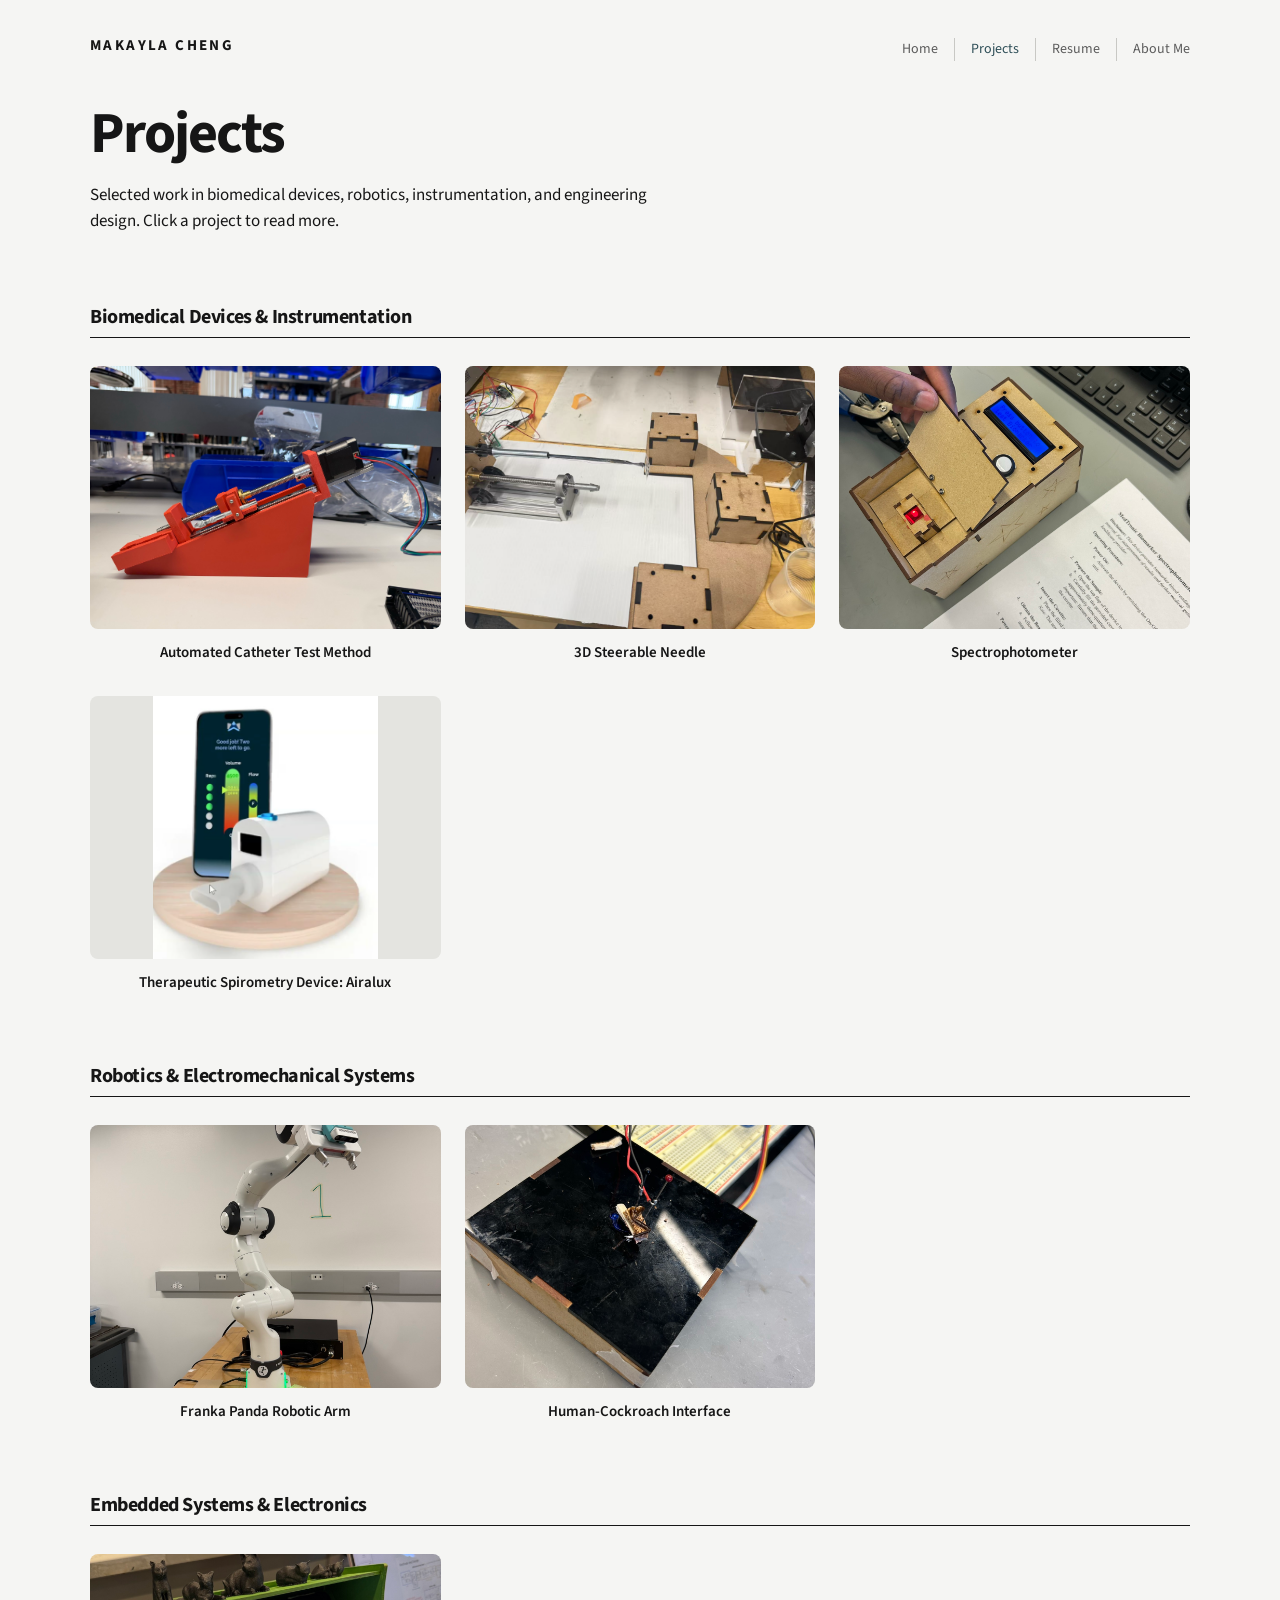
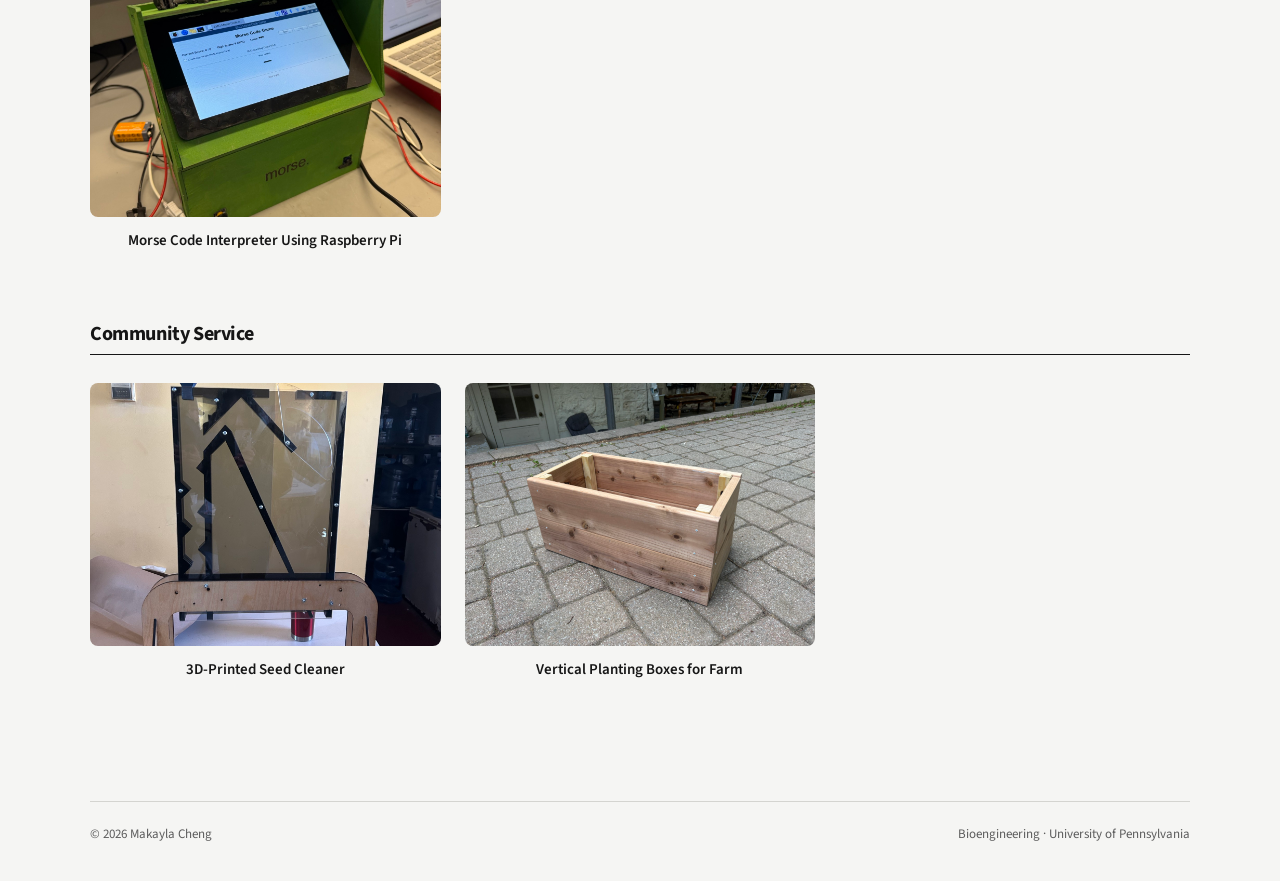
==== projects.html @ 1a9240d8 "Publish the bioengineering portfolio for GitHub Pages." ====
<!DOCTYPE html>
<html lang="en">
  <head>
    <meta charset="utf-8">
    <meta name="viewport" content="width=device-width, initial-scale=1">
    <meta name="description" content="Selected bioengineering projects by Makayla Cheng, organized by biomedical devices, robotics, embedded systems, and community service.">
    <title>Projects | Makayla Cheng</title>
    <link rel="preconnect" href="https://fonts.googleapis.com">
    <link rel="preconnect" href="https://fonts.gstatic.com" crossorigin>
    <link href="https://fonts.googleapis.com/css2?family=Source+Sans+3:wght@400;600;700&display=swap" rel="stylesheet">
    <link rel="stylesheet" href="style.css">
  </head>
  <body data-page="projects">
    <a class="skip-link" href="#content">Skip to content</a>
    <header class="site-header wrap">
      <a class="brand" href="index.html">Makayla Cheng</a>
      <button class="nav-toggle" type="button" aria-expanded="false" aria-controls="primary-nav">Menu</button>
      <nav id="primary-nav" class="primary-nav" aria-label="Primary">
        <a href="index.html">Home</a>
        <a href="projects.html" aria-current="page">Projects</a>
        <a href="resume.html">Resume</a>
        <a href="about.html">About Me</a>
      </nav>
    </header>
    <main id="content" class="wrap page">
      <div class="page-intro">
        <h1>Projects</h1>
        <p class="lede">Selected work in biomedical devices, robotics, instrumentation, and engineering design. Click a project to read more.</p>
      </div>
      <div id="project-categories"></div>
      <noscript>
        <p>JavaScript is required to load the project gallery. Project pages are also listed in the site files.</p>
      </noscript>
    </main>
    <footer class="site-footer wrap">
      <span>&copy; <span id="year"></span> Makayla Cheng</span>
      <span>Bioengineering · University of Pennsylvania</span>
    </footer>
    <script src="js/projects-data.js"></script>
    <script src="js/site.js"></script>
  </body>
</html>
---- style.css ----
:root {
  --bg: #f5f5f3;
  --white: #ffffff;
  --ink: #161616;
  --muted: #5c5c5c;
  --line: #d4d4d0;
  --accent: #2f4f58;
  --placeholder: #e4e4e0;
  --placeholder-text: #6a6a66;
  --max: 1100px;
  --radius: 8px;
}

*,
*::before,
*::after {
  box-sizing: border-box;
}

html {
  scroll-behavior: smooth;
}

@media (prefers-reduced-motion: reduce) {
  html {
    scroll-behavior: auto;
  }

  *,
  *::before,
  *::after {
    animation: none !important;
    transition: none !important;
  }
}

body {
  margin: 0;
  background: var(--bg);
  color: var(--ink);
  font-family: "Source Sans 3", "Helvetica Neue", Helvetica, Arial, sans-serif;
  font-size: 17px;
  line-height: 1.65;
}

img {
  max-width: 100%;
  display: block;
}

a {
  color: inherit;
  text-decoration: none;
}

a:hover {
  color: var(--accent);
}

:focus-visible {
  outline: 2px solid var(--accent);
  outline-offset: 3px;
}

.skip-link {
  position: absolute;
  left: 12px;
  top: -48px;
  background: var(--ink);
  color: var(--white);
  padding: 8px 12px;
  z-index: 20;
}

.skip-link:focus {
  top: 12px;
}

.wrap {
  width: min(var(--max), calc(100% - 64px));
  margin-inline: auto;
}

.site-header {
  display: flex;
  align-items: flex-start;
  justify-content: space-between;
  gap: 24px;
  padding: 36px 0 28px;
}

.brand {
  font-size: 15px;
  font-weight: 700;
  letter-spacing: 0.16em;
  text-transform: uppercase;
  line-height: 1.3;
}

.brand:hover {
  color: var(--ink);
}

.nav-toggle {
  display: none;
  border: 1px solid var(--line);
  background: transparent;
  color: var(--ink);
  padding: 8px 12px;
  font: inherit;
  font-size: 13px;
  letter-spacing: 0.08em;
  text-transform: uppercase;
  cursor: pointer;
}

.primary-nav {
  display: flex;
  align-items: center;
  gap: 0;
  padding-top: 2px;
}

.primary-nav a {
  font-size: 14px;
  padding: 0 16px;
  color: var(--muted);
  border-right: 1px solid #c8c8c4;
}

.primary-nav a:last-child {
  border-right: 0;
  padding-right: 0;
}

.primary-nav a:first-child {
  padding-left: 0;
}

.primary-nav a[aria-current="page"] {
  color: var(--accent);
}

.primary-nav a:hover {
  color: var(--ink);
}

main {
  min-height: calc(100vh - 176px);
}

.page {
  padding: 12px 0 104px;
}

h1,
h2,
h3 {
  font-weight: 700;
  letter-spacing: -0.03em;
  line-height: 1.15;
  color: var(--ink);
}

h1 {
  font-size: clamp(36px, 5.4vw, 58px);
  margin: 0 0 16px;
}

h2 {
  font-size: 22px;
  margin: 0;
}

h3 {
  font-size: 16px;
  font-weight: 600;
  margin: 12px 0 0;
  letter-spacing: 0;
}

p {
  margin: 0 0 1em;
}

.muted {
  color: var(--muted);
}

.lede {
  max-width: 38rem;
  color: var(--ink);
  font-size: 17px;
  line-height: 1.55;
}

body[data-page="home"] {
  min-height: 100vh;
  display: flex;
  flex-direction: column;
  font-family: Inter, Helvetica, Arial, sans-serif;
  background: #f3f3f3;
  color: #000;
}

body[data-page="home"] .wrap {
  width: min(1120px, calc(100% - 96px));
}

.home {
  display: grid;
  grid-template-columns: minmax(0, 45%) minmax(0, 1fr);
  column-gap: clamp(40px, 5vw, 72px);
  align-items: center;
  flex: 1;
  min-height: 0;
  padding: 56px 0 72px;
}

.portrait {
  margin: 0;
  width: 100%;
}

.portrait img,
.project-hero img,
.media-grid img,
.project-thumb img {
  width: 100%;
  height: 100%;
  object-fit: cover;
  background: var(--placeholder);
}

.home .portrait {
  position: relative;
  width: 100%;
  margin: 0;
  aspect-ratio: 1;
  border-radius: 50%;
  overflow: hidden;
  justify-self: start;
}

.home .portrait img {
  position: absolute;
  inset: 0;
  width: 100%;
  height: 100%;
  max-width: none;
  object-fit: cover;
  object-position: 45% 50%;
  transform: none;
}

.home-copy {
  width: 100%;
  max-width: 36rem;
}

.home-copy h1 {
  font-size: clamp(40px, 4.6vw, 64px);
  margin: 0 0 18px;
  font-weight: 700;
  letter-spacing: -0.035em;
  line-height: 1.05;
  text-wrap: balance;
  color: #000;
}

.home-copy .home-subhead {
  margin: 0 0 28px;
  font-size: clamp(20px, 2vw, 26px);
  font-weight: 700;
  line-height: 1.3;
  letter-spacing: 0;
  color: #000;
}

.home-copy p {
  margin: 0 0 1.15em;
  font-size: clamp(16px, 1.2vw, 18px);
  font-weight: 400;
  line-height: 1.65;
  color: #000;
}

.home-copy p:last-child {
  margin-bottom: 0;
}

.home-contact {
  display: grid;
  grid-template-columns: repeat(3, minmax(0, 1fr));
  gap: 28px 40px;
  border-top: 1px solid #d0d0d0;
  padding: 28px 0 48px;
  margin-top: auto;
}

.home-contact-item strong {
  display: block;
  margin-bottom: 8px;
  font-size: 16px;
  font-weight: 700;
  color: #000;
}

.home-contact-item a {
  display: inline-block;
  font-size: 16px;
  font-weight: 400;
  line-height: 1.5;
  color: #000;
  overflow-wrap: anywhere;
}

.home-contact-item a:hover {
  color: #000;
  text-decoration: underline;
  text-underline-offset: 3px;
}

.text-link {
  display: inline-block;
  margin-top: 32px;
  font-size: 13px;
  font-weight: 600;
  letter-spacing: 0.14em;
  text-transform: uppercase;
  border-bottom: 1px solid var(--ink);
  padding-bottom: 3px;
}

.text-link:hover {
  color: var(--accent);
  border-bottom-color: var(--accent);
}

.category-block {
  margin: 72px 0 16px;
}

.category-block h2 {
  padding-bottom: 8px;
  border-bottom: 1px solid var(--ink);
  font-size: 20px;
  font-weight: 700;
  letter-spacing: -0.02em;
}

.thumb-grid {
  display: grid;
  grid-template-columns: repeat(3, minmax(0, 1fr));
  gap: 32px 24px;
  margin-top: 28px;
}

.project-card {
  display: block;
  color: var(--ink);
  cursor: pointer;
}

.project-card:hover {
  color: var(--ink);
}

.project-thumb {
  overflow: hidden;
  border-radius: 8px;
  aspect-ratio: 4 / 3;
  background: #f3f3f3;
}

.project-thumb img {
  object-fit: cover;
  object-position: center;
  transition: transform 0.35s ease, opacity 0.35s ease;
}

.project-thumb img.is-contain {
  object-fit: contain;
}

.thumb-placeholder,
.project-hero-placeholder {
  display: grid;
  place-items: center;
  width: 100%;
  height: 100%;
  min-height: 180px;
  padding: 16px;
  background: #ececea;
  color: #5c5c5c;
  text-align: center;
  font-size: 14px;
}

.project-card:hover .project-thumb img,
.project-card:focus-visible .project-thumb img {
  transform: scale(1.035);
  opacity: 0.92;
}

.project-card:hover .project-thumb img.is-contain,
.project-card:focus-visible .project-thumb img.is-contain {
  transform: none;
}

.project-card h3 {
  text-align: center;
  font-size: 15px;
  font-weight: 600;
  margin: 14px 8px 0;
  line-height: 1.35;
}

.page-intro {
  margin-bottom: 8px;
}

.page-intro h1 {
  margin-bottom: 14px;
}

.back-link {
  display: inline-block;
  margin-bottom: 28px;
  font-size: 14px;
  font-weight: 600;
  color: var(--accent);
}

.project-kicker {
  margin: 0 0 8px;
  font-size: 13px;
  letter-spacing: 0.08em;
  text-transform: uppercase;
  color: var(--muted);
}

.project-hero {
  margin: 28px 0 44px;
}

.project-subtitle {
  margin: -4px 0 20px;
  font-size: 18px;
  color: #2a2a2a;
}

.project-hero img {
  width: 100%;
  height: auto;
  aspect-ratio: auto;
  object-fit: contain;
  background: #f3f3f3;
  border-radius: 8px;
}

.project-hero-placeholder {
  aspect-ratio: 4 / 3;
  max-width: 720px;
  margin-bottom: 36px;
  border-radius: 8px;
}

.project-gallery {
  display: grid;
  grid-template-columns: repeat(2, minmax(0, 1fr));
  gap: 24px;
  margin-top: 8px;
}

.project-gallery img {
  width: 100%;
  height: auto;
  object-fit: contain;
  background: #f3f3f3;
  border-radius: 8px;
}

.project-gallery-section {
  max-width: none;
}

.project-video {
  display: block;
  width: 100%;
  max-width: 46rem;
  margin-top: 8px;
  background: #111;
  border-radius: 8px;
}

.project-section {
  max-width: 46rem;
  margin-bottom: 36px;
}

.project-section h2 {
  font-size: 20px;
  margin-bottom: 10px;
  padding-bottom: 8px;
  border-bottom: 1px solid var(--line);
}

.project-section p,
.project-section li {
  color: #3a3a3a;
}

.skill-list {
  columns: 2;
  column-gap: 40px;
  margin: 12px 0 0;
  padding-left: 1.15em;
}

.skill-list li {
  break-inside: avoid;
  margin: 0 0 8px;
}

.project-back-end {
  margin-top: 8px;
}

.media-grid {
  display: grid;
  grid-template-columns: repeat(2, minmax(0, 1fr));
  gap: 20px;
  max-width: none;
  margin: 16px 0 24px;
}

.media-grid figure,
.portrait {
  margin: 0;
}

figcaption,
.hint {
  margin-top: 8px;
  font-size: 13px;
  color: var(--muted);
}

code {
  font-size: 0.92em;
}

.video-placeholder {
  display: grid;
  place-items: center;
  min-height: 220px;
  padding: 24px;
  background: var(--placeholder);
  color: var(--placeholder-text);
  border-radius: var(--radius);
  text-align: center;
}

.button {
  display: inline-block;
  background: var(--ink);
  color: var(--white);
  padding: 12px 22px;
  font-size: 14px;
  font-weight: 600;
  letter-spacing: 0.04em;
  border-radius: 3px;
}

.button:hover {
  background: var(--accent);
  color: var(--white);
}

body[data-page="resume"] {
  background: #f3f3f3;
  color: #000;
  font-family: Inter, "Source Sans 3", Helvetica, Arial, sans-serif;
}

.resume-layout {
  width: min(920px, 100%);
  margin-inline: auto;
  padding-top: 12px;
}

.resume-layout h1 {
  margin: 0;
  padding-bottom: 14px;
  border-bottom: 1px solid #d0d0d0;
  color: #000;
  font-size: clamp(40px, 5vw, 56px);
}

.resume-lead {
  margin: 22px 0 20px;
  color: #000;
  font-size: 18px;
  line-height: 1.5;
}

.resume-actions {
  display: flex;
  flex-wrap: wrap;
  align-items: center;
  gap: 16px 28px;
  margin-bottom: 36px;
}

.resume-open {
  font-size: 15px;
  font-weight: 600;
  color: #000;
  text-decoration: underline;
  text-underline-offset: 3px;
}

.resume-open:hover {
  color: #000;
}

.resume-viewer {
  width: 100%;
  margin: 0;
  min-height: 0;
  border: 1px solid #e2e2e2;
  border-radius: 0;
  background: #fff;
}

.resume-viewer iframe {
  display: block;
  width: 100%;
  height: 1240px;
  border: 0;
  background: #fff;
}

.resume-fallback {
  margin: 14px 0 0;
  font-size: 15px;
  line-height: 1.5;
  color: #000;
}

.resume-fallback a {
  color: #000;
  text-decoration: underline;
  text-underline-offset: 3px;
}

body[data-page="about"] {
  background: #f3f3f3;
  color: #2a2a2a;
  font-family: Inter, "Source Sans 3", Helvetica, Arial, sans-serif;
}

.about-page h1 {
  margin: 0;
  padding-bottom: 14px;
  border-bottom: 1px solid #d0d0d0;
  color: #000;
  font-size: clamp(40px, 5vw, 56px);
}

.about-intro {
  display: grid;
  grid-template-columns: 330px minmax(0, 1fr);
  gap: 28px 64px;
  align-items: center;
  margin: 48px 0 88px;
}

.about-portrait {
  position: relative;
  width: 330px;
  height: 330px;
  margin: 0;
  border-radius: 50%;
  overflow: hidden;
  justify-self: start;
}

.about-portrait img {
  position: absolute;
  inset: 0;
  width: 100%;
  height: 100%;
  max-width: none;
  object-fit: cover;
  object-position: 45% 50%;
}

.about-intro h2 {
  margin: 0 0 16px;
  padding: 0;
  border: 0;
  color: #000;
  font-size: clamp(26px, 2.4vw, 32px);
  font-weight: 700;
  letter-spacing: -0.03em;
  line-height: 1.2;
}

.about-intro p,
.about-lead,
.about-block p,
.about-columns li {
  font-size: 18px;
  line-height: 1.7;
  color: #2a2a2a;
}

.about-intro p {
  margin: 0 0 1.05em;
}

.about-intro p:last-child {
  margin-bottom: 0;
}

.about-block {
  margin: 0 0 88px;
}

.about-block h2 {
  margin: 0;
  padding-bottom: 12px;
  border-bottom: 1px solid #d0d0d0;
  color: #000;
  font-size: clamp(28px, 3vw, 36px);
  letter-spacing: -0.03em;
}

.about-lead {
  margin: 24px 0 32px;
  max-width: 48rem;
}

.about-columns {
  display: grid;
  grid-template-columns: repeat(3, minmax(0, 1fr));
  gap: 40px 48px;
  margin-top: 32px;
}

.about-columns-2 {
  grid-template-columns: repeat(2, minmax(0, 1fr));
  gap: 40px 64px;
}

.about-columns h3,
.about-role h3 {
  margin: 0 0 8px;
  color: #000;
  font-size: 17px;
  font-weight: 700;
  letter-spacing: 0;
  line-height: 1.35;
}

.about-columns p {
  margin: 0 0 14px;
}

.about-columns ul {
  margin: 0;
  padding: 0 0 0 1.15em;
}

.about-columns li {
  margin: 0 0 6px;
}

.about-columns .role,
.about-role .role {
  margin: 0 0 8px;
  font-size: 15px;
  line-height: 1.4;
  color: #444;
}

.about-experience {
  margin-top: 8px;
}

.about-role {
  padding: 26px 0;
  border-bottom: 1px solid #e0e0e0;
}

.about-role:first-child {
  padding-top: 22px;
}

.about-role h3 {
  font-size: 20px;
}

.about-role p:last-child {
  margin: 0;
  max-width: 46rem;
}

.about-contact p {
  margin: 0 0 12px;
}

.about-contact a {
  color: #000;
  text-decoration: underline;
  text-underline-offset: 3px;
}

.about-contact a:hover {
  color: #000;
}

.site-footer {
  border-top: 1px solid var(--line);
  padding: 22px 0 36px;
  display: flex;
  justify-content: space-between;
  gap: 16px;
  color: var(--muted);
  font-size: 13px;
}

@media (max-width: 900px) {
  .wrap {
    width: min(var(--max), calc(100% - 40px));
  }

  body[data-page="home"] .wrap {
    width: min(1180px, calc(100% - 40px));
  }

  .thumb-grid {
    grid-template-columns: repeat(2, minmax(0, 1fr));
  }

  .home {
    grid-template-columns: 1fr;
    gap: 32px;
  }

  .about-intro,
  .about-columns,
  .about-columns-2 {
    grid-template-columns: 1fr;
  }

  .about-portrait {
    width: min(320px, 78%);
    height: auto;
    aspect-ratio: 1;
    justify-self: center;
  }

  .about-intro {
    margin-top: 36px;
    margin-bottom: 64px;
    justify-items: stretch;
  }

  .about-block {
    margin-bottom: 64px;
  }

  .home {
    grid-template-columns: 1fr;
    min-height: 0;
    padding: 32px 0 56px;
    justify-items: center;
    row-gap: 36px;
  }

  .home .portrait {
    width: min(100%, 380px);
    justify-self: center;
  }

  .home-copy {
    max-width: none;
  }

  .home-copy h1 {
    font-size: clamp(36px, 8vw, 52px);
  }

  .home-contact {
    grid-template-columns: 1fr;
    gap: 22px;
    padding: 28px 0 40px;
  }

  .media-grid,
  .project-gallery {
    grid-template-columns: 1fr;
  }

  .skill-list {
    columns: 1;
  }
}

@media (max-width: 640px) {
  .wrap {
    width: min(var(--max), calc(100% - 32px));
  }

  .site-header {
    flex-wrap: wrap;
    align-items: center;
    padding-top: 20px;
  }

  .nav-toggle {
    display: inline-block;
  }

  .primary-nav {
    display: none;
    width: 100%;
    flex-direction: column;
    align-items: flex-start;
    gap: 4px;
    padding-bottom: 8px;
  }

  .primary-nav.is-open {
    display: flex;
  }

  .primary-nav a {
    border: 0;
    padding: 8px 0;
  }

  .thumb-grid {
    grid-template-columns: 1fr;
    gap: 28px;
  }

  .site-footer {
    flex-direction: column;
  }

  .resume-viewer iframe {
    height: min(70vh, 640px);
  }

  .resume-actions {
    margin-bottom: 28px;
  }

  body[data-page="home"] .wrap {
    width: min(1180px, calc(100% - 32px));
  }

  .home {
    padding: 24px 0 40px;
    row-gap: 28px;
  }

  .home .portrait {
    width: min(78%, 300px);
  }

  .home-copy h1 {
    font-size: clamp(32px, 9vw, 40px);
  }

  .home-contact {
    padding: 24px 0 36px;
  }
}
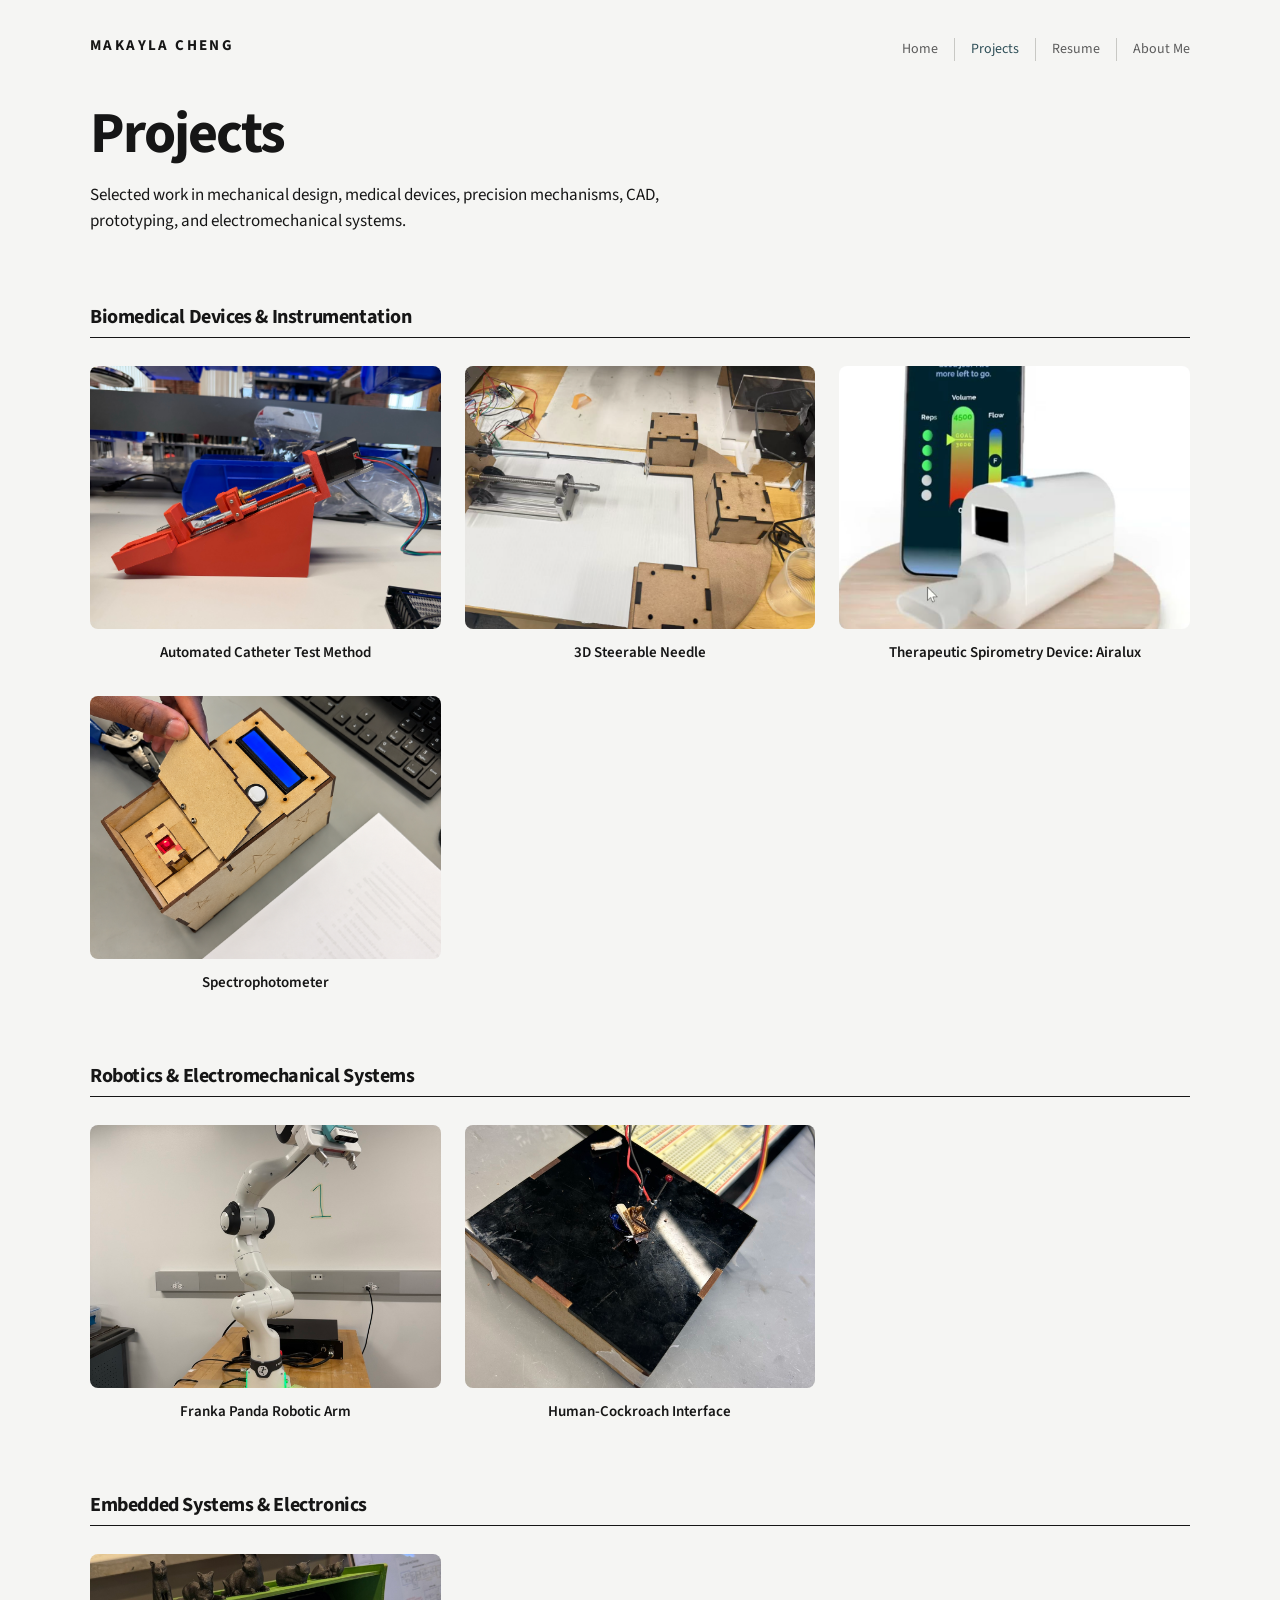
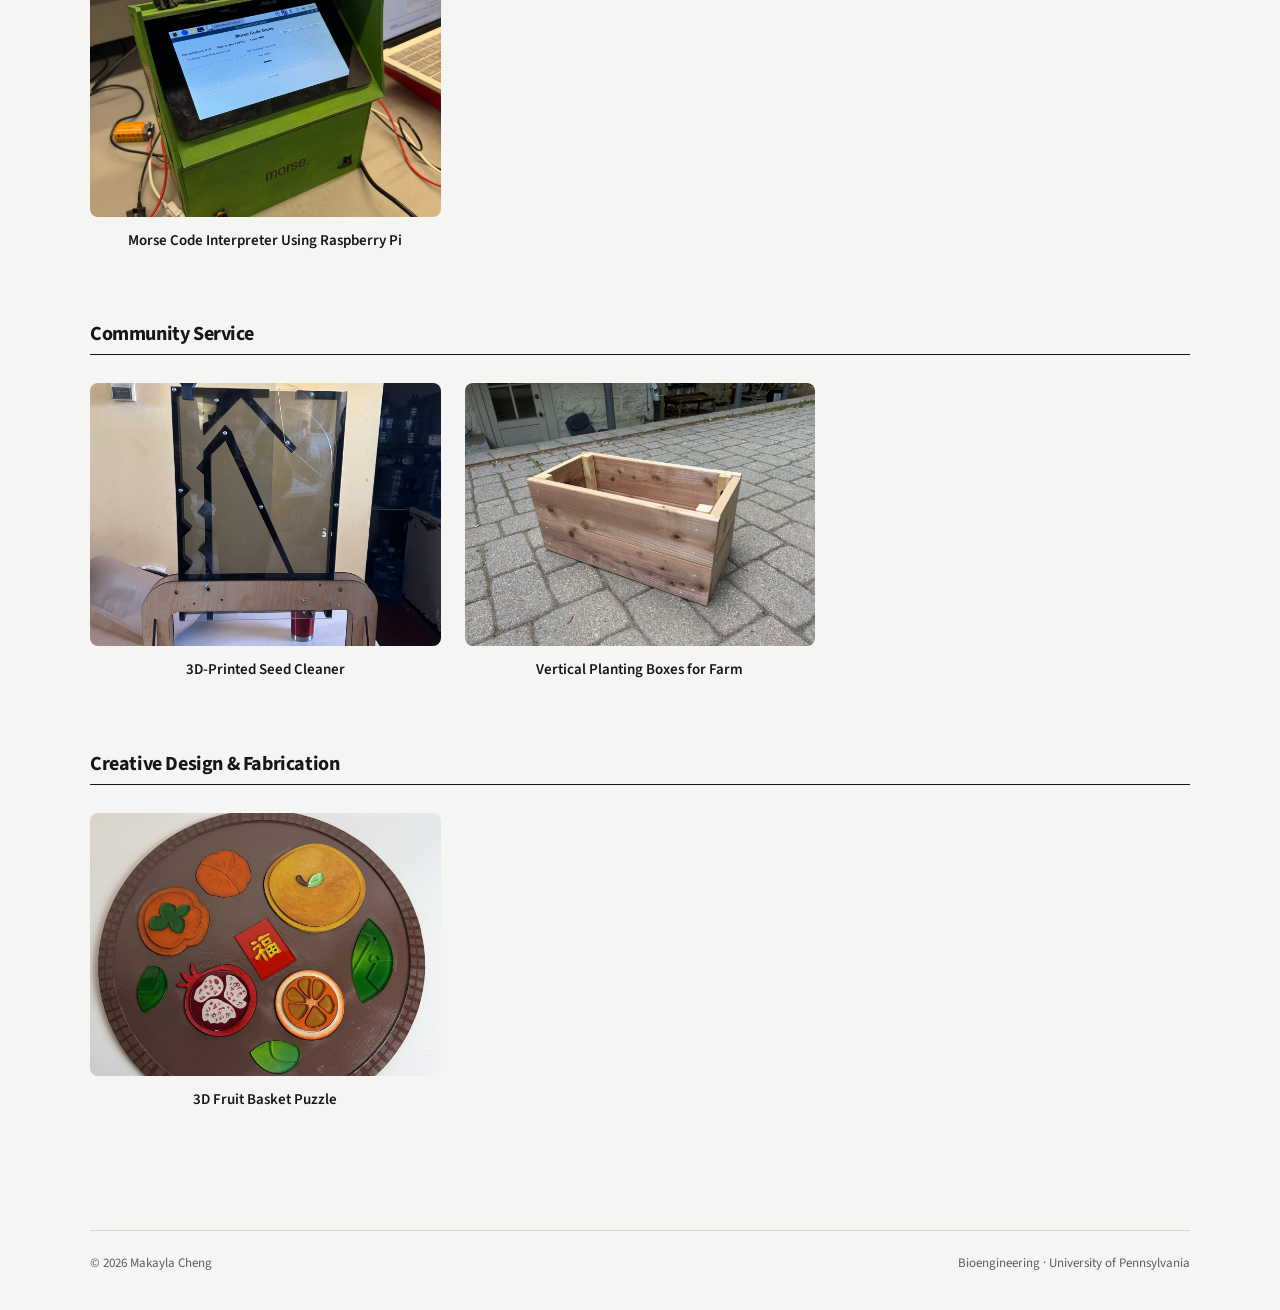
==== commit 4db45797: "Refocus the portfolio on mechanical design and add the Rhino puzzle and Morse enclosure drawings." ====
--- a/projects.html
+++ b/projects.html
@@ -3,7 +3,7 @@
   <head>
     <meta charset="utf-8">
     <meta name="viewport" content="width=device-width, initial-scale=1">
-    <meta name="description" content="Selected bioengineering projects by Makayla Cheng, organized by biomedical devices, robotics, embedded systems, and community service.">
+    <meta name="description" content="Selected work in mechanical design, medical devices, precision mechanisms, CAD, prototyping, and electromechanical systems.">
     <title>Projects | Makayla Cheng</title>
     <link rel="preconnect" href="https://fonts.googleapis.com">
     <link rel="preconnect" href="https://fonts.gstatic.com" crossorigin>
@@ -25,7 +25,7 @@
     <main id="content" class="wrap page">
       <div class="page-intro">
         <h1>Projects</h1>
-        <p class="lede">Selected work in biomedical devices, robotics, instrumentation, and engineering design. Click a project to read more.</p>
+        <p class="lede">Selected work in mechanical design, medical devices, precision mechanisms, CAD, prototyping, and electromechanical systems.</p>
       </div>
       <div id="project-categories"></div>
       <noscript>
--- a/style.css
+++ b/style.css
@@ -9,6 +9,7 @@
   --placeholder-text: #6a6a66;
   --max: 1100px;
   --radius: 8px;
+  --project-media: 480px;
 }
 
 *,
@@ -441,7 +442,9 @@
 }
 
 .project-hero {
-  margin: 28px 0 44px;
+  width: min(var(--project-media), 100%);
+  max-width: min(var(--project-media), 100%);
+  margin: 20px auto 28px;
 }
 
 .project-subtitle {
@@ -451,45 +454,75 @@
 }
 
 .project-hero img {
+  display: block;
   width: 100%;
   height: auto;
-  aspect-ratio: auto;
-  object-fit: contain;
+  aspect-ratio: 4 / 3;
+  object-fit: cover;
+  object-position: center;
   background: #f3f3f3;
   border-radius: 8px;
 }
 
 .project-hero-placeholder {
   aspect-ratio: 4 / 3;
-  max-width: 720px;
-  margin-bottom: 36px;
+  width: min(var(--project-media), 100%);
+  height: auto;
+  margin: 20px auto 28px;
   border-radius: 8px;
 }
 
 .project-gallery {
   display: grid;
-  grid-template-columns: repeat(2, minmax(0, 1fr));
-  gap: 24px;
+  grid-template-columns: repeat(2, minmax(0, var(--project-media)));
+  justify-content: center;
+  column-gap: 28px;
+  row-gap: 28px;
   margin-top: 8px;
+  align-items: start;
+}
+
+.project-gallery figure {
+  margin: 0;
+}
+
+.project-gallery a {
+  display: block;
+  color: inherit;
 }
 
 .project-gallery img {
+  display: block;
   width: 100%;
   height: auto;
-  object-fit: contain;
+  aspect-ratio: 4 / 3;
+  object-fit: cover;
+  object-position: center;
   background: #f3f3f3;
   border-radius: 8px;
 }
 
-.project-gallery-section {
+.project-section.project-gallery-section {
   max-width: none;
+}
+
+.project-section#video {
+  max-width: none;
+}
+
+.project-video-wrap {
+  width: min(var(--project-media), 100%);
+  margin: 8px auto 0;
 }
 
 .project-video {
   display: block;
-  width: 100%;
-  max-width: 46rem;
-  margin-top: 8px;
+  width: auto;
+  height: auto;
+  max-width: 100%;
+  max-height: var(--project-media);
+  object-fit: contain;
+  margin: 0 auto;
   background: #111;
   border-radius: 8px;
 }
@@ -765,6 +798,10 @@
   line-height: 1.35;
 }
 
+.about-columns h3.skill-group {
+  margin-top: 22px;
+}
+
 .about-columns p {
   margin: 0 0 14px;
 }
@@ -900,8 +937,7 @@
     padding: 28px 0 40px;
   }
 
-  .media-grid,
-  .project-gallery {
+  .media-grid {
     grid-template-columns: 1fr;
   }
 
@@ -913,6 +949,10 @@
 @media (max-width: 640px) {
   .wrap {
     width: min(var(--max), calc(100% - 32px));
+  }
+
+  .project-gallery {
+    grid-template-columns: 1fr;
   }
 
   .site-header {
